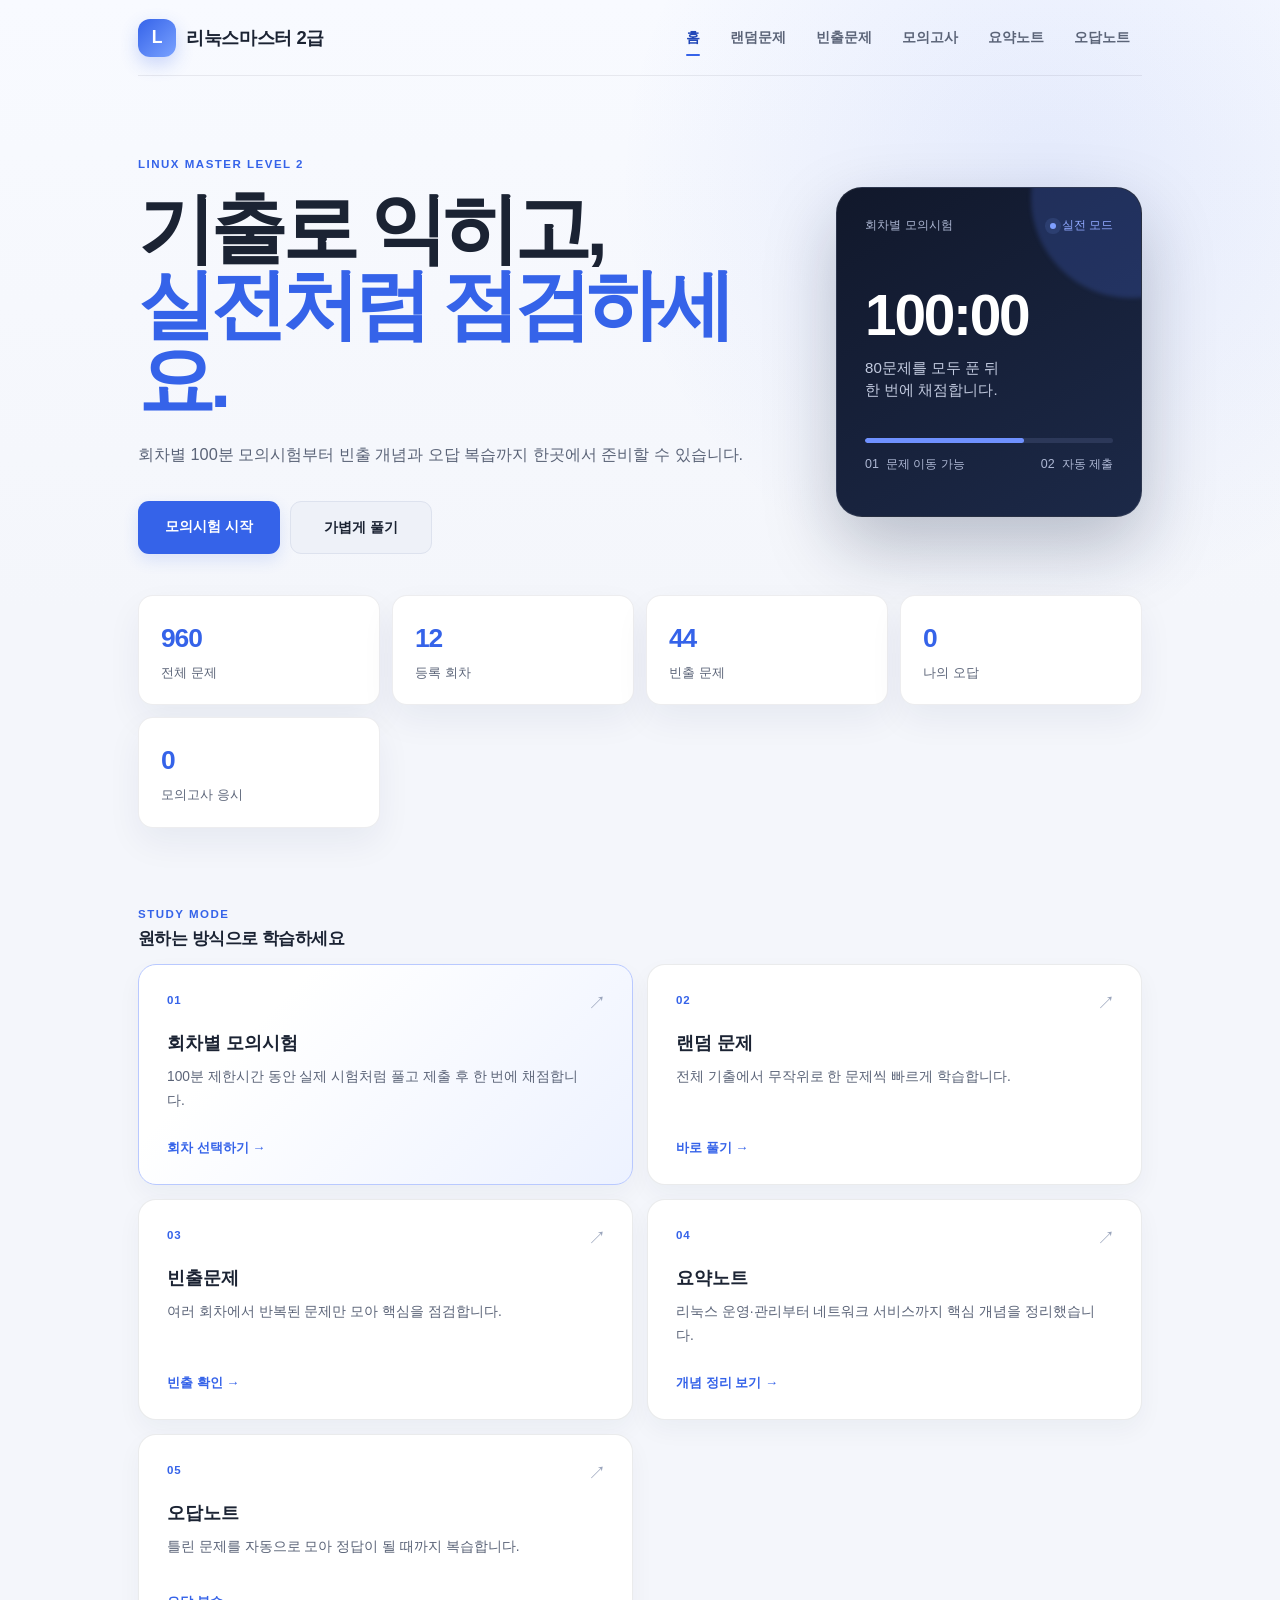
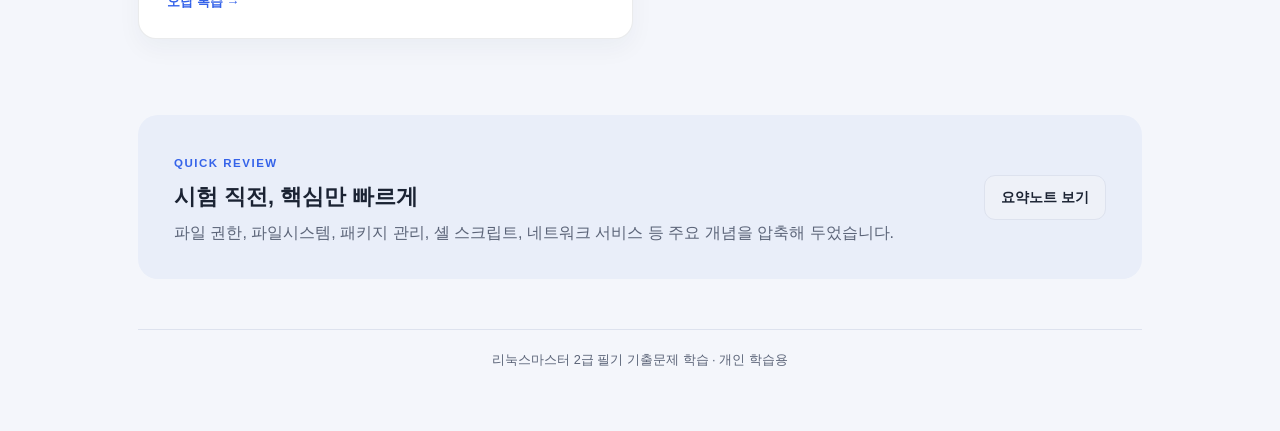
==== index.html @ a0682bb3 "cbt 추가" ====
<!doctype html>
<html lang="ko">
<head>
  <meta charset="UTF-8" />
  <meta name="viewport" content="width=device-width, initial-scale=1.0" />
  <meta name="description" content="리눅스마스터 2급 필기 기출문제 모의시험과 핵심 요약" />
  <title>리눅스마스터 2급 필기 기출문제</title>
  <link rel="stylesheet" href="css/style.css?v=20260906-1" />
</head>
<body>
  <div class="wrap">
    <header class="site-header">
      <a class="brand" href="index.html"><span class="logo">L</span><span>리눅스마스터 2급</span></a>
      <nav class="top-nav" aria-label="주요 메뉴">
        <a href="index.html" class="active">홈</a>
        <a href="quiz.html?mode=random">랜덤문제</a>
        <a href="quiz.html?mode=frequent">빈출문제</a>
        <a href="quiz.html?mode=round">모의고사</a>
        <a href="summary.html">요약노트</a>
        <a href="quiz.html?mode=wrong">오답노트</a>
      </nav>
    </header>

    <main>
      <section class="home-hero">
        <div class="hero-copy">
          <span class="eyebrow">LINUX MASTER LEVEL 2</span>
          <h1>기출로 익히고,<br /><em>실전처럼 점검하세요.</em></h1>
          <p>회차별 100분 모의시험부터 빈출 개념과 오답 복습까지 한곳에서 준비할 수 있습니다.</p>
          <div class="hero-actions">
            <a class="btn large" href="quiz.html?mode=round">모의시험 시작</a>
            <a class="btn secondary large" href="quiz.html?mode=random">가볍게 풀기</a>
          </div>
        </div>
        <div class="hero-panel" aria-label="모의시험 안내">
          <div class="panel-top"><span>회차별 모의시험</span><span class="live-dot"><i></i> 실전 모드</span></div>
          <strong>100:00</strong>
          <p>80문제를 모두 푼 뒤<br />한 번에 채점합니다.</p>
          <div class="mini-progress"><span></span></div>
          <div class="panel-meta"><span>01&nbsp;&nbsp;문제 이동 가능</span><span>02&nbsp;&nbsp;자동 제출</span></div>
        </div>
      </section>

      <div class="stat-row" id="statRow">
        <div class="stat-card"><div class="num" id="statTotal">-</div><div class="label">전체 문제</div></div>
        <div class="stat-card"><div class="num" id="statRounds">-</div><div class="label">등록 회차</div></div>
        <div class="stat-card"><div class="num" id="statFreq">-</div><div class="label">빈출 문제</div></div>
        <div class="stat-card"><div class="num" id="statWrong">-</div><div class="label">나의 오답</div></div>
        <div class="stat-card"><div class="num" id="statExam">-</div><div class="label">모의고사 응시</div></div>
      </div>

      <section class="block">
        <div class="section-heading"><div><span class="eyebrow">STUDY MODE</span><h2>원하는 방식으로 학습하세요</h2></div></div>
        <div class="menu-grid">
          <a class="menu-card featured" href="quiz.html?mode=round"><div class="card-icon">01</div><h3>회차별 모의시험</h3><p>100분 제한시간 동안 실제 시험처럼 풀고 제출 후 한 번에 채점합니다.</p><span class="card-link">회차 선택하기 →</span></a>
          <a class="menu-card" href="quiz.html?mode=random"><div class="card-icon">02</div><h3>랜덤 문제</h3><p>전체 기출에서 무작위로 한 문제씩 빠르게 학습합니다.</p><span class="card-link">바로 풀기 →</span></a>
          <a class="menu-card" href="quiz.html?mode=frequent"><div class="card-icon">03</div><h3>빈출문제</h3><p>여러 회차에서 반복된 문제만 모아 핵심을 점검합니다.</p><span class="card-link">빈출 확인 →</span></a>
          <a class="menu-card" href="summary.html"><div class="card-icon">04</div><h3>요약노트</h3><p>리눅스 운영·관리부터 네트워크 서비스까지 핵심 개념을 정리했습니다.</p><span class="card-link">개념 정리 보기 →</span></a>
          <a class="menu-card" href="quiz.html?mode=wrong"><div class="card-icon">05</div><h3>오답노트</h3><p>틀린 문제를 자동으로 모아 정답이 될 때까지 복습합니다.</p><span class="card-link">오답 복습 →</span></a>
        </div>
      </section>

      <section class="summary-banner">
        <div><span class="eyebrow">QUICK REVIEW</span><h2>시험 직전, 핵심만 빠르게</h2><p>파일 권한, 파일시스템, 패키지 관리, 셸 스크립트, 네트워크 서비스 등 주요 개념을 압축해 두었습니다.</p></div>
        <a class="btn secondary" href="summary.html">요약노트 보기</a>
      </section>
    </main>
    <footer class="site-footer">리눅스마스터 2급 필기 기출문제 학습 · 개인 학습용</footer>
  </div>
  <script src="js/data.js"></script>
  <script>
    (async () => {
      try {
        const bank = await loadQuestionBank();
        const qs = bank.questions || [];
        document.getElementById("statTotal").textContent = qs.length.toLocaleString();
        document.getElementById("statRounds").textContent = getRounds(qs).length;
        document.getElementById("statFreq").textContent = getFrequentQuestions(qs, 2).length;
      } catch (error) { console.error(error); }
      document.getElementById("statWrong").textContent = getWrongQuestions().length;
      document.getElementById("statExam").textContent = getExamAttempts().length;
    })();
  </script>
</body>
</html>
---- css/style.css ----
:root {
  --bg: #f5f7fb;
  --surface: #ffffff;
  --surface-2: #eef1f8;
  --border: #dde2ee;
  --text: #1b2333;
  --text-muted: #5b6478;
  --primary: #3563e9;
  --primary-dark: #2248b8;
  --primary-soft: #edf2ff;
  --success: #1a9e6c;
  --success-soft: #e5f7ef;
  --danger: #e0483f;
  --danger-soft: #fdecea;
  --warning: #b8860b;
  --radius: 16px;
  --shadow: 0 12px 32px rgba(25, 40, 80, 0.07);
  --max-width: 1040px;
}

@media (prefers-color-scheme: dark) {
  :root {
    --bg: #10131c;
    --surface: #181c28;
    --surface-2: #1f2432;
    --border: #2a3040;
    --text: #e8ebf2;
    --text-muted: #9aa3b8;
    --primary: #5b8dfb;
    --primary-dark: #7fa4ff;
    --primary-soft: #1c2740;
    --success: #35c48a;
    --success-soft: #123328;
    --danger: #ff6b62;
    --danger-soft: #3a1c1e;
    --warning: #e0b040;
    --shadow: 0 2px 14px rgba(0, 0, 0, 0.35);
  }
}

* { box-sizing: border-box; }

html, body {
  margin: 0;
  padding: 0;
  background: var(--bg);
  color: var(--text);
  font-family: "Pretendard", "Apple SD Gothic Neo", "Malgun Gothic", -apple-system, BlinkMacSystemFont, sans-serif;
  line-height: 1.6;
  -webkit-font-smoothing: antialiased;
}

a { color: inherit; text-decoration: none; }

.wrap {
  max-width: var(--max-width);
  margin: 0 auto;
  padding: 20px 18px 60px;
}

[hidden] { display: none !important; }

.eyebrow { color: var(--primary); font-size: .72rem; font-weight: 800; letter-spacing: .13em; }
.home-hero { display: grid; grid-template-columns: 1.45fr .75fr; gap: 40px; align-items: center; padding: 72px 0 46px; }
.hero-copy h1 { margin: 12px 0 18px; font-size: clamp(2.3rem, 5vw, 4.35rem); line-height: 1.08; letter-spacing: -.055em; }
.hero-copy h1 em { color: var(--primary); font-style: normal; }
.hero-copy p { max-width: 570px; color: var(--text-muted); font-size: 1.05rem; margin: 0; }
.hero-actions { display: flex; gap: 10px; margin-top: 28px; flex-wrap: wrap; }
.btn.large { padding: 13px 20px; }
.hero-panel { background: #18213a; color: white; border-radius: 24px; padding: 26px; box-shadow: 0 24px 50px rgba(19,31,64,.22); }
.panel-top, .panel-meta { display: flex; align-items: center; justify-content: space-between; gap: 12px; font-size: .78rem; color: #aeb8d4; }
.live-dot { color: #91a9ff; }
.hero-panel > strong { display: block; margin: 30px 0 4px; font-variant-numeric: tabular-nums; font-size: 3rem; letter-spacing: -.04em; }
.hero-panel > p { margin: 0; color: #c3cbe0; line-height: 1.5; }
.mini-progress { height: 5px; margin: 28px 0 12px; background: #2c3859; border-radius: 99px; overflow: hidden; }
.mini-progress span { display: block; width: 64%; height: 100%; background: #6f91ff; border-radius: inherit; }
.section-heading h2 { margin: 5px 0 16px; font-size: 1.5rem; letter-spacing: -.03em; }
.card-icon { color: var(--primary); font-size: .72rem; font-weight: 900; letter-spacing: .08em; }
.menu-card.featured { border-color: #b9c9ff; background: linear-gradient(145deg, var(--surface), var(--primary-soft)); }
.card-link { margin-top: auto; padding-top: 14px; color: var(--primary); font-size: .82rem; font-weight: 800; }
.summary-banner { display: flex; justify-content: space-between; align-items: center; gap: 24px; margin-top: 46px; padding: 28px 30px; background: var(--surface); border: 1px solid var(--border); border-radius: 20px; box-shadow: var(--shadow); }
.summary-banner h2 { margin: 5px 0; font-size: 1.35rem; }.summary-banner p { color: var(--text-muted); margin: 0; }

.quiz-hero { display: flex; justify-content: space-between; align-items: flex-end; gap: 20px; }
.timer-card { min-width: 138px; padding: 12px 18px; border: 1px solid var(--border); background: var(--surface); border-radius: 14px; text-align: right; box-shadow: var(--shadow); }
.timer-card span { display: block; color: var(--text-muted); font-size: .72rem; font-weight: 700; }.timer-card strong { font-size: 1.65rem; font-variant-numeric: tabular-nums; }.timer-card.urgent { border-color: var(--danger); color: var(--danger); }
.round-controls { display: flex; gap: 10px; align-items: center; padding: 18px; margin-bottom: 18px; background: var(--surface); border: 1px solid var(--border); border-radius: var(--radius); }
.round-controls label { font-weight: 800; font-size: .9rem; }.round-note { color: var(--text-muted); font-size: .8rem; margin-left: auto; }
.toolbar-label, .toolbar-score { font-size: .82rem; font-weight: 700; color: var(--text-muted); }.toolbar-score { color: var(--primary-dark); }
.exam-navigator { margin-bottom: 14px; padding: 14px 16px; background: var(--surface); border: 1px solid var(--border); border-radius: 14px; }
.exam-navigator-head { display: flex; justify-content: space-between; margin-bottom: 10px; font-size: .78rem; font-weight: 800; color: var(--text-muted); }
.question-map { display: grid; grid-template-columns: repeat(25, 1fr); gap: 4px; }
.map-item { aspect-ratio: 1; min-width: 0; border: 0; border-radius: 5px; background: var(--surface-2); color: var(--text-muted); cursor: pointer; font-size: .65rem; font-weight: 700; }.map-item.answered { background: var(--primary-soft); color: var(--primary-dark); }.map-item.current { outline: 2px solid var(--primary); outline-offset: 1px; }
.q-number { margin: 16px 0 5px; color: var(--primary); font-size: .72rem; font-weight: 900; letter-spacing: .11em; }
button.choice { width: 100%; color: inherit; text-align: left; font-family: inherit; }.action-group { display: flex; gap: 8px; flex-wrap: wrap; }.submit-btn { background: #18213a; }.submit-btn:hover { background: #283451; }
.ai-share-trigger { color: var(--primary-dark); background: var(--primary-soft); box-shadow: none; }.ai-share-trigger:hover { color: #fff; background: var(--primary); }.ai-share-menu { display: flex; justify-content: space-between; gap: 18px; align-items: center; padding: 16px; margin-top: 13px; border: 1px solid #cad7fa; border-radius: 13px; background: #f5f8ff; }.ai-share-menu > div:first-child { display: flex; flex-direction: column; }.ai-share-menu strong { font-size: .88rem; }.ai-share-menu span,.ai-share-menu p { color: var(--text-muted); font-size: .72rem; }.ai-share-links { display: flex; gap: 7px; }.ai-link { display: flex; min-width: 110px; flex-direction: column; padding: 10px 13px; border: 1px solid var(--border); border-radius: 10px; background: var(--surface); transition: transform .15s ease, border-color .15s ease; }.ai-link:hover { transform: translateY(-2px); border-color: var(--primary); }.ai-link b { font-size: .82rem; }.ai-link small { color: var(--text-muted); font-size: .66rem; }.ai-link.chatgpt b { color: #087f6d; }.ai-link.gemini b { color: #4c66d6; }.ai-link.claude b { color: #c96442; }.ai-share-menu p { flex-basis: 100%; margin: 0; }.ai-share-menu:has(p:not(:empty)) { flex-wrap: wrap; }
.round-history { display: flex; align-items: center; gap: 12px; flex-wrap: wrap; padding: 12px 16px; margin: -8px 0 18px; background: var(--surface); border: 1px solid var(--border); border-radius: 12px; }.round-history-label { color: var(--text-muted); font-size: .76rem; font-weight: 800; }.round-history-list { display: flex; gap: 8px; flex-wrap: wrap; }.round-history-item { display: flex; flex-direction: column; align-items: center; padding: 6px 13px; border-radius: 10px; background: var(--surface-2); font-weight: 800; font-size: .85rem; }.round-history-item small { color: var(--text-muted); font-weight: 600; font-size: .64rem; }
.review-ai { margin-top: 14px; }.review-ai .ai-share-menu { margin-top: 10px; }
.original-image { margin: -8px 0 18px; }.original-image summary { display: inline-flex; padding: 6px 10px; border-radius: 8px; color: var(--text-muted); background: var(--surface-2); cursor: pointer; font-size: .72rem; font-weight: 700; }.original-image .q-image { margin-top: 9px; margin-bottom: 0; }
.result-card h2 { margin: 8px 0 0; }.result-card .score small { font-size: 1rem; color: var(--text-muted); }.result-rate { color: var(--text-muted); }.result-actions { display: flex; justify-content: center; gap: 10px; margin-top: 24px; }
.review-list { margin-top: 34px; }.review-heading { display: flex; justify-content: space-between; align-items: end; gap: 16px; margin-bottom: 15px; }.review-heading h2 { margin: 4px 0 0; font-size: 1.35rem; }.review-filters { display: flex; gap: 6px; flex-wrap: wrap; }.review-filters button { padding: 7px 12px; border: 1px solid var(--border); border-radius: 999px; color: var(--text-muted); background: var(--surface); cursor: pointer; font: inherit; font-size: .76rem; font-weight: 700; }.review-filters button.active { border-color: var(--primary); color: #fff; background: var(--primary); }.review-item { background: var(--surface); border: 1px solid var(--border); border-radius: 14px; margin-bottom: 10px; overflow: hidden; }.review-item summary { display: grid; grid-template-columns: 58px 56px 1fr; gap: 10px; align-items: center; padding: 15px 18px; cursor: pointer; }.review-item summary::marker { color: var(--text-muted); }.review-item summary .review-number { color: var(--text); font-weight: 800; }.review-item summary strong { font-size: .8rem; }.review-item.correct summary strong { color: var(--success); }.review-item.wrong summary strong,.review-item.unanswered summary strong { color: var(--danger); }.review-item summary small { color: var(--text-muted); }.review-body { padding: 2px 20px 20px; border-top: 1px solid var(--border); }.review-question { padding: 20px 0 16px; font-size: 1rem; font-weight: 700; white-space: pre-wrap; }.review-image { max-width: 680px; margin: 0 0 16px; }.review-choices { display: grid; gap: 7px; margin: 0; padding: 0; list-style: none; }.review-choice { display: flex; align-items: flex-start; gap: 9px; padding: 10px 12px; border: 1px solid var(--border); border-radius: 10px; }.review-choice > span { display: grid; place-items: center; width: 23px; height: 23px; flex: 0 0 auto; border-radius: 50%; background: var(--surface-2); font-size: .72rem; font-weight: 800; }.review-choice p { flex: 1; margin: 0; padding: 0; font-size: .87rem; }.review-choice b,.review-choice em { flex: 0 0 auto; padding: 2px 7px; border-radius: 99px; font-size: .66rem; font-style: normal; }.review-choice.answer { border-color: var(--success); background: var(--success-soft); }.review-choice.answer b { color: var(--success); }.review-choice.picked-wrong { border-color: var(--danger); background: var(--danger-soft); }.review-choice em { color: var(--primary-dark); background: var(--primary-soft); }.review-explanation { margin-top: 13px; padding: 15px 16px; border-radius: 10px; background: var(--surface-2); }.review-explanation > b { color: var(--primary-dark); font-size: .78rem; }.review-explanation p { margin: 5px 0 0; padding: 0; color: var(--text-muted); font-size: .87rem; white-space: pre-wrap; }.q-image-text { overflow-x: auto; margin: 0 0 18px; padding: 16px 18px; border: 1px solid var(--border); border-radius: 11px; color: var(--text); background: #f4f6fa; font: 500 .85rem/1.65 "Consolas", "D2Coding", monospace; white-space: pre-wrap; }.empty-icon { width: 42px; height: 42px; margin: 0 auto; display: grid; place-items: center; border-radius: 50%; background: var(--primary-soft); color: var(--primary); font-weight: 900; }

header.site-header {
  display: flex;
  align-items: center;
  justify-content: space-between;
  padding: 16px 0 8px;
  gap: 12px;
  flex-wrap: wrap;
}

.brand {
  display: flex;
  align-items: center;
  gap: 10px;
  font-weight: 800;
  font-size: 1.15rem;
  letter-spacing: -0.02em;
}

.brand .logo {
  width: 34px;
  height: 34px;
  border-radius: 9px;
  background: linear-gradient(135deg, var(--primary), #7aa2ff);
  display: flex;
  align-items: center;
  justify-content: center;
  color: white;
  font-size: 1.1rem;
}

nav.top-nav {
  display: flex;
  gap: 6px;
  flex-wrap: wrap;
}

nav.top-nav a {
  padding: 8px 12px;
  border-radius: 999px;
  font-size: 0.88rem;
  font-weight: 600;
  color: var(--text-muted);
}

nav.top-nav a.active,
nav.top-nav a:hover {
  background: var(--primary-soft);
  color: var(--primary-dark);
}

.hero {
  margin: 18px 0 26px;
}

.hero h1 {
  font-size: 1.6rem;
  margin: 0 0 6px;
  letter-spacing: -0.02em;
}

.hero p {
  color: var(--text-muted);
  margin: 0;
  font-size: 0.95rem;
}

.stat-row {
  display: grid;
  grid-template-columns: repeat(auto-fit, minmax(120px, 1fr));
  gap: 10px;
  margin: 18px 0 24px;
}

.stat-card {
  background: var(--surface);
  border: 1px solid var(--border);
  border-radius: var(--radius);
  padding: 14px 16px;
  box-shadow: var(--shadow);
}

.stat-card .num {
  font-size: 1.4rem;
  font-weight: 800;
  color: var(--primary);
}

.stat-card .label {
  font-size: 0.8rem;
  color: var(--text-muted);
  margin-top: 2px;
}

.menu-grid {
  display: grid;
  grid-template-columns: repeat(auto-fit, minmax(230px, 1fr));
  gap: 14px;
}

.menu-card {
  background: var(--surface);
  border: 1px solid var(--border);
  border-radius: var(--radius);
  padding: 20px;
  box-shadow: var(--shadow);
  display: flex;
  flex-direction: column;
  gap: 8px;
  transition: transform 0.15s ease, box-shadow 0.15s ease;
  cursor: pointer;
}

.menu-card:hover {
  transform: translateY(-2px);
  box-shadow: 0 8px 22px rgba(20, 30, 60, 0.12);
}

.menu-card .icon {
  font-size: 1.6rem;
}

.menu-card h3 {
  margin: 0;
  font-size: 1.05rem;
}

.menu-card p {
  margin: 0;
  font-size: 0.86rem;
  color: var(--text-muted);
}

.menu-card .tag {
  align-self: flex-start;
  font-size: 0.72rem;
  font-weight: 700;
  color: var(--primary-dark);
  background: var(--primary-soft);
  padding: 3px 9px;
  border-radius: 999px;
}

section.block {
  margin: 30px 0;
}

section.block h2 {
  font-size: 1.05rem;
  margin: 0 0 12px;
  display: flex;
  align-items: center;
  gap: 8px;
}

/* Quiz page */

.quiz-toolbar {
  display: flex;
  align-items: center;
  justify-content: space-between;
  gap: 10px;
  margin-bottom: 14px;
  flex-wrap: wrap;
}

.progress-bar {
  flex: 1;
  height: 8px;
  background: var(--surface-2);
  border-radius: 999px;
  overflow: hidden;
  min-width: 120px;
}

.progress-bar > div {
  height: 100%;
  background: linear-gradient(90deg, var(--primary), #7aa2ff);
  width: 0%;
  transition: width 0.25s ease;
}

.round-select,
.select-control {
  padding: 8px 10px;
  border-radius: 10px;
  border: 1px solid var(--border);
  background: var(--surface);
  color: var(--text);
  font-size: 0.85rem;
}

.btn {
  border: none;
  cursor: pointer;
  padding: 10px 16px;
  border-radius: 10px;
  font-weight: 700;
  font-size: 0.88rem;
  background: var(--primary);
  color: white;
  transition: background 0.15s ease;
}

.btn:hover { background: var(--primary-dark); }

.btn.secondary {
  background: var(--surface-2);
  color: var(--text);
  border: 1px solid var(--border);
}

.btn.ghost {
  background: transparent;
  color: var(--primary-dark);
  border: 1px solid var(--primary-soft);
}

.btn:disabled {
  opacity: 0.5;
  cursor: not-allowed;
}

.q-card {
  background: var(--surface);
  border: 1px solid var(--border);
  border-radius: var(--radius);
  padding: 22px;
  box-shadow: var(--shadow);
}

.q-meta {
  display: flex;
  gap: 8px;
  flex-wrap: wrap;
  margin-bottom: 10px;
}

.pill {
  font-size: 0.72rem;
  font-weight: 700;
  padding: 3px 10px;
  border-radius: 999px;
  background: var(--surface-2);
  color: var(--text-muted);
}

.pill.freq {
  background: #fff2d9;
  color: #a86b00;
}

@media (prefers-color-scheme: dark) {
  .pill.freq { background: #3a2f14; color: #e0b040; }
}

.q-text {
  font-size: 1.08rem;
  font-weight: 600;
  margin: 6px 0 18px;
  white-space: pre-wrap;
}

.q-image {
  margin: 0 0 18px;
  text-align: center;
  background: var(--surface-2);
  border: 1px solid var(--border);
  border-radius: 12px;
  padding: 14px;
}

.q-image img {
  max-width: 100%;
  height: auto;
  border-radius: 6px;
  background: #fff;
}

.choices {
  display: flex;
  flex-direction: column;
  gap: 10px;
}

.choice {
  display: flex;
  align-items: center;
  gap: 10px;
  padding: 12px 14px;
  border: 1px solid var(--border);
  border-radius: 12px;
  cursor: pointer;
  background: var(--surface);
  font-size: 0.95rem;
}

.choice:hover { border-color: var(--primary); }

.choice .num {
  width: 24px;
  height: 24px;
  flex: 0 0 auto;
  border-radius: 50%;
  background: var(--surface-2);
  display: flex;
  align-items: center;
  justify-content: center;
  font-size: 0.78rem;
  font-weight: 700;
  color: var(--text-muted);
}

.choice.selected { border-color: var(--primary); background: var(--primary-soft); }
.choice.correct { border-color: var(--success); background: var(--success-soft); }
.choice.correct .num { background: var(--success); color: white; }
.choice.wrong { border-color: var(--danger); background: var(--danger-soft); }
.choice.wrong .num { background: var(--danger); color: white; }
.choice.disabled { cursor: default; }

.explain-box {
  margin-top: 18px;
  padding: 16px;
  border-radius: 12px;
  background: var(--surface-2);
  border-left: 4px solid var(--primary);
  font-size: 0.9rem;
  display: none;
}

.explain-box.show { display: block; }

.explain-box .head {
  font-weight: 800;
  margin-bottom: 6px;
  display: flex;
  align-items: center;
  gap: 6px;
}

.explain-box .head.ok { color: var(--success); }
.explain-box .head.no { color: var(--danger); }

.quiz-actions {
  display: flex;
  justify-content: space-between;
  gap: 10px;
  margin-top: 18px;
  flex-wrap: wrap;
}

.result-card {
  text-align: center;
  padding: 40px 24px;
  background: var(--surface);
  border-radius: var(--radius);
  border: 1px solid var(--border);
  box-shadow: var(--shadow);
}

.result-card .score {
  font-size: 2.4rem;
  font-weight: 800;
  color: var(--primary);
  margin: 8px 0;
}

.empty-state {
  text-align: center;
  padding: 60px 20px;
  color: var(--text-muted);
}

.empty-state .big {
  font-size: 2.2rem;
  margin-bottom: 8px;
}

/* Summary page */

.toc {
  display: flex;
  flex-wrap: wrap;
  gap: 8px;
  margin-bottom: 20px;
}

.toc a {
  font-size: 0.82rem;
  font-weight: 600;
  padding: 6px 12px;
  border-radius: 999px;
  background: var(--surface-2);
  color: var(--text-muted);
  border: 1px solid var(--border);
}

.toc a:hover { color: var(--primary-dark); border-color: var(--primary); }

.summary-section {
  background: var(--surface);
  border: 1px solid var(--border);
  border-radius: var(--radius);
  padding: 22px 24px;
  margin-bottom: 18px;
  box-shadow: var(--shadow);
  scroll-margin-top: 16px;
}

.summary-section h2 {
  margin-top: 0;
  font-size: 1.15rem;
  color: var(--primary-dark);
}

.summary-section h3 {
  font-size: 0.98rem;
  margin: 18px 0 6px;
}

.summary-section table {
  width: 100%;
  border-collapse: collapse;
  font-size: 0.86rem;
  margin: 10px 0;
}

.summary-section th, .summary-section td {
  border: 1px solid var(--border);
  padding: 7px 10px;
  text-align: left;
}

.summary-section th {
  background: var(--surface-2);
}

.summary-section code {
  background: var(--surface-2);
  padding: 2px 6px;
  border-radius: 6px;
  font-size: 0.85em;
}

.summary-section ul { padding-left: 20px; }
.summary-section li { margin-bottom: 4px; }

.tip {
  border-left: 4px solid var(--warning);
  background: var(--surface-2);
  padding: 10px 14px;
  border-radius: 8px;
  font-size: 0.86rem;
  margin: 10px 0;
}

footer.site-footer {
  margin-top: 50px;
  padding-top: 20px;
  border-top: 1px solid var(--border);
  color: var(--text-muted);
  font-size: 0.8rem;
  text-align: center;
}

@media (max-width: 520px) {
  .hero h1 { font-size: 1.35rem; }
  .q-card { padding: 16px; }
  .home-hero { grid-template-columns: 1fr; padding-top: 44px; }.hero-panel { display: none; }
  .summary-banner, .quiz-hero { align-items: stretch; flex-direction: column; }.timer-card { text-align: left; }
  .round-controls { align-items: stretch; flex-direction: column; }.round-note { margin-left: 0; }
  .question-map { grid-template-columns: repeat(10, 1fr); }.map-item { font-size: .6rem; }
  .review-heading { align-items: flex-start; flex-direction: column; }.review-item summary { grid-template-columns: 48px 48px 1fr; padding: 13px; }.review-body { padding: 0 13px 15px; }.review-choice b,.review-choice em { display: none; }
  .ai-share-menu { align-items: stretch; flex-direction: column; }.ai-share-links { display: grid; grid-template-columns: 1fr 1fr 1fr; }.ai-link { min-width: 0; }
  .round-history { flex-direction: column; align-items: stretch; }
}

@media (min-width: 521px) and (max-width: 840px) { .question-map { grid-template-columns: repeat(10, 1fr); } }

/* Home — crisp editorial dashboard */
body {
  min-height: 100vh;
  background:
    radial-gradient(circle at 82% 9%, rgba(53, 99, 233, .10), transparent 27rem),
    linear-gradient(180deg, #f8faff 0, #f4f6fb 38rem);
}

.wrap { padding-top: 0; }

header.site-header {
  min-height: 76px;
  padding: 0;
  border-bottom: 1px solid rgba(27, 35, 51, .08);
}

.brand .logo {
  width: 38px;
  height: 38px;
  border-radius: 12px;
  box-shadow: 0 7px 18px rgba(53, 99, 233, .24);
}

nav.top-nav a { position: relative; background: transparent !important; }
nav.top-nav a.active::after {
  content: "";
  position: absolute;
  left: 12px;
  right: 12px;
  bottom: 1px;
  height: 2px;
  border-radius: 99px;
  background: var(--primary);
}

.home-hero {
  min-height: 510px;
  grid-template-columns: minmax(0, 1.45fr) minmax(290px, .72fr);
  gap: clamp(36px, 7vw, 82px);
  padding: 74px 0 66px;
}

.hero-copy h1 {
  max-width: 680px;
  margin: 14px 0 22px;
  font-size: clamp(3rem, 6vw, 5.15rem);
  line-height: .99;
  letter-spacing: -.065em;
}

.hero-copy p { max-width: 620px; font-size: 1.02rem; line-height: 1.8; }
.hero-actions { margin-top: 32px; }
.btn { border-radius: 11px; box-shadow: 0 6px 16px rgba(53, 99, 233, .14); }
.btn.secondary { box-shadow: none; }
.btn.large { min-width: 142px; padding: 14px 20px; text-align: center; }

.hero-panel {
  position: relative;
  overflow: hidden;
  min-height: 330px;
  padding: 28px;
  border: 1px solid rgba(255, 255, 255, .09);
  border-radius: 26px;
  background: linear-gradient(150deg, #11182b 0%, #1c2948 100%);
  box-shadow: 0 30px 70px rgba(16, 27, 55, .25);
}

.hero-panel::before {
  content: "";
  position: absolute;
  width: 200px;
  height: 200px;
  right: -90px;
  top: -90px;
  border-radius: 50%;
  background: rgba(84, 125, 255, .2);
  filter: blur(2px);
}

.panel-top, .panel-meta { position: relative; z-index: 1; }
.live-dot { display: flex; align-items: center; gap: 6px; }
.live-dot i { width: 6px; height: 6px; border-radius: 50%; background: #7fa0ff; box-shadow: 0 0 0 5px rgba(127, 160, 255, .12); }
.hero-panel > strong { position: relative; z-index: 1; margin-top: 52px; font-size: 3.55rem; line-height: 1; }
.hero-panel > p { position: relative; z-index: 1; margin-top: 12px; font-size: .94rem; }
.mini-progress { position: relative; z-index: 1; margin-top: 36px; }

.stat-row {
  position: relative;
  z-index: 2;
  grid-template-columns: repeat(4, 1fr);
  gap: 12px;
  margin: -25px 0 72px;
}

.stat-card {
  padding: 21px 22px;
  border-color: rgba(27, 35, 51, .08);
  border-radius: 15px;
  box-shadow: 0 15px 35px rgba(25, 40, 80, .06);
}

.stat-card .num { font-size: 1.65rem; letter-spacing: -.04em; }
.stat-card .label { margin-top: 4px; }
section.block { margin: 0 0 76px; }
.section-heading h2 { margin: 6px 0 22px; font-size: 1.7rem; }
.menu-grid { grid-template-columns: repeat(2, 1fr); gap: 14px; }

.menu-card {
  position: relative;
  min-height: 205px;
  padding: 26px 28px;
  border-color: rgba(27, 35, 51, .09);
  border-radius: 18px;
  box-shadow: 0 10px 25px rgba(25, 40, 80, .045);
}

.menu-card::after {
  content: "↗";
  position: absolute;
  top: 24px;
  right: 26px;
  color: #9aa5bc;
  font-size: 1.1rem;
  transition: transform .18s ease, color .18s ease;
}

.menu-card:hover { transform: translateY(-4px); border-color: #b7c6ef; box-shadow: 0 20px 38px rgba(25, 40, 80, .10); }
.menu-card:hover::after { color: var(--primary); transform: translate(2px, -2px); }
.menu-card h3 { margin-top: 10px; font-size: 1.15rem; }
.menu-card p { max-width: 420px; line-height: 1.75; }
.menu-card.featured { background: linear-gradient(135deg, #fff 25%, #edf2ff); }
.card-link { padding-top: 16px; }

.summary-banner {
  margin-top: 0;
  padding: 34px 36px;
  border: 0;
  background: #e9eef9;
  box-shadow: none;
}

@media (max-width: 760px) {
  .home-hero { min-height: auto; grid-template-columns: 1fr; padding: 58px 0 70px; }
  .hero-copy h1 { font-size: clamp(2.7rem, 13vw, 4rem); }
  .hero-panel { display: none; }
  .stat-row { grid-template-columns: repeat(2, 1fr); margin-top: -30px; margin-bottom: 58px; }
  .menu-grid { grid-template-columns: 1fr; }
}

@media (prefers-color-scheme: dark) {
  body { background: var(--bg); }
  .q-image-text { background: #121722; }
  .ai-share-menu { background: var(--primary-soft); border-color: var(--border); }
}

/* Summary study guide */
.summary-wrap { --max-width: 1100px; }
.summary-hero { display: grid; grid-template-columns: 1fr 210px; gap: 46px; align-items: center; padding: 72px 0 42px; }
.summary-hero h1 { margin: 12px 0 18px; font-size: clamp(2.5rem, 5vw, 4.2rem); line-height: 1.06; letter-spacing: -.055em; }
.summary-hero h1 em { color: var(--primary); font-style: normal; }.summary-hero p { color: var(--text-muted); margin: 0; }
.summary-score-card { padding: 25px; border-radius: 22px; color: #fff; background: #17213a; box-shadow: 0 24px 50px rgba(19,31,64,.2); }
.summary-score-card > span, .summary-score-card p { color: #aeb9d4; font-size: .76rem; }.summary-score-card strong { display: block; margin: 12px 0; font-size: 3.6rem; line-height: 1; }.summary-score-card strong small { color: #7899ff; }.summary-score-card p { margin: 0; line-height: 1.55; }
.summary-notice { display: flex; gap: 18px; align-items: center; padding: 16px 20px; margin-bottom: 18px; border: 1px solid #cfdbfc; border-radius: 13px; background: #eef3ff; font-size: .86rem; }.summary-notice strong { color: var(--primary-dark); flex: 0 0 auto; }.summary-notice span { color: var(--text-muted); }
.summary-toc { position: sticky; z-index: 10; top: 10px; padding: 10px; margin-bottom: 26px; border: 1px solid var(--border); border-radius: 14px; background: rgba(255,255,255,.9); box-shadow: 0 12px 30px rgba(25,40,80,.08); backdrop-filter: blur(14px); }
.summary-toc a { background: transparent; border-color: transparent; }.summary-toc a:hover { background: var(--primary-soft); }
.summary-section { padding: 34px 38px; margin-bottom: 20px; border-radius: 20px; }.summary-section.high-yield { border-top: 4px solid var(--primary); }
.section-kicker { margin-bottom: 5px; color: var(--primary); font-size: .7rem; font-weight: 900; letter-spacing: .13em; }.summary-section h2 { margin-bottom: 12px; font-size: 1.65rem; letter-spacing: -.03em; }.summary-section h3 { margin-top: 30px; font-size: 1.06rem; }.summary-section h4 { margin: 0 0 8px; }.summary-section .lead { margin-top: 0; color: var(--text-muted); }
.memory-box { display: flex; justify-content: space-between; gap: 16px; align-items: center; padding: 18px 20px; margin: 20px 0; border-radius: 13px; color: #fff; background: #17213a; }.memory-box b { font-size: 1.05rem; }.memory-box span { color: #b9c4df; font-size: .82rem; text-align: right; }.memory-box code { color: white; background: #2b3857; }
.summary-section table { border-collapse: separate; border-spacing: 0; overflow: hidden; border: 1px solid var(--border); border-radius: 12px; }.summary-section th, .summary-section td { border: 0; border-bottom: 1px solid var(--border); vertical-align: top; }.summary-section tr:last-child td { border-bottom: 0; }.summary-section th { color: var(--text-muted); font-size: .76rem; text-transform: none; }.table-scroll { width: 100%; max-width: 100%; overflow-x: auto; overflow-y: hidden; overscroll-behavior-inline: contain; -webkit-overflow-scrolling: touch; touch-action: pan-x pan-y; }.table-scroll table { min-width: 700px; }
.exam-trap { margin: 18px 0; padding: 15px 17px; border-left: 4px solid #ef9f37; border-radius: 9px; background: #fff7ea; font-size: .86rem; }.exam-trap b { display: block; color: #9a5b0e; }
.plain-box { margin: 14px 0 20px; padding: 15px 17px; border-left: 4px solid var(--primary); border-radius: 9px; background: var(--primary-soft); font-size: .87rem; line-height: 1.6; }.plain-box b { color: var(--primary-dark); }.plain-box b.pb-label { display: block; margin-bottom: 3px; font-size: .78rem; letter-spacing: .01em; }
.fnref { font-size: .68em; font-weight: 700; vertical-align: super; line-height: 0; color: var(--primary); text-decoration: none; cursor: help; }.fnref:hover { text-decoration: underline; }
.footnote-popover { position: fixed; z-index: 1000; width: min(360px, calc(100vw - 24px)); padding: 14px 16px; border: 1px solid #cbd6f3; border-radius: 12px; color: var(--text); background: var(--surface); box-shadow: 0 14px 38px rgba(20,32,64,.2); font-size: .84rem; line-height: 1.65; opacity: 0; visibility: hidden; transform: translateY(4px); transition: opacity .14s ease, transform .14s ease, visibility .14s; pointer-events: none; }
.footnote-popover.is-open { opacity: 1; visibility: visible; transform: translateY(0); pointer-events: auto; }
.footnote-popover::before { content: ""; position: absolute; top: -6px; left: var(--arrow-left, 24px); width: 10px; height: 10px; border-top: 1px solid #cbd6f3; border-left: 1px solid #cbd6f3; background: var(--surface); transform: rotate(45deg); }
.footnote-popover.is-above::before { top: auto; bottom: -6px; border: 0; border-right: 1px solid #cbd6f3; border-bottom: 1px solid #cbd6f3; }
.footnotes { padding: 30px 38px 34px; margin-bottom: 20px; border-radius: 20px; background: var(--surface); }.footnotes h2 { margin-bottom: 4px; font-size: 1.2rem; }.footnotes .lead { margin-top: 0; }.footnotes ol { margin: 16px 0 0; padding-left: 22px; font-size: .84rem; color: var(--text-muted); }.footnotes li { margin-bottom: 9px; scroll-margin-top: 90px; }.footnotes li:target { color: var(--text); }.footnotes li:target::marker { color: var(--primary); font-weight: 800; }.fnback { margin-left: 3px; color: var(--primary); text-decoration: none; }.fnback:hover { text-decoration: underline; }
.compare-grid { display: grid; grid-template-columns: repeat(4,1fr); gap: 8px; }.compare-grid > div { display: flex; flex-direction: column; padding: 15px; border-radius: 11px; background: var(--surface-2); }.compare-grid b { color: var(--primary-dark); }.compare-grid span,.compare-grid small { color: var(--text-muted); font-size: .76rem; }
.key-list { padding-left: 0 !important; list-style: none; }.key-list li { position: relative; padding: 9px 0 9px 20px; border-bottom: 1px solid var(--border); }.key-list li::before { content: ""; position: absolute; top: 18px; left: 3px; width: 6px; height: 6px; border-radius: 50%; background: var(--primary); }.key-list li:last-child { border-bottom: 0; }
.formula-grid { display: grid; grid-template-columns: repeat(3,1fr); gap: 10px; margin: 20px 0; }.formula-grid > div { padding: 18px; border-radius: 12px; background: var(--primary-soft); }.formula-grid span { display: block; color: var(--text-muted); font-size: .76rem; }.formula-grid b { color: var(--primary-dark); font-size: 1.35rem; }
.two-col,.three-col { display: grid; grid-template-columns: repeat(2,1fr); gap: 10px; }.three-col { grid-template-columns: repeat(3,1fr); }.note-card { padding: 18px 20px; border: 1px solid var(--border); border-radius: 12px; background: var(--surface-2); }.note-card p,.note-card ul { margin: 0; font-size: .86rem; }.note-card ul { padding-left: 18px; }
.worked-example { padding: 20px; margin: 18px 0; border: 1px solid #cdd8f7; border-radius: 13px; background: #f7f9ff; }.worked-example p { margin: 8px 0 0; }.worked-example mark { padding: 1px 4px; color: var(--primary-dark); background: #dce6ff; border-radius: 4px; }
.study-visual { margin: 22px 0 26px; overflow: hidden; border: 1px solid var(--border); border-radius: 14px; background: var(--surface-2); box-shadow: 0 10px 24px rgba(25,40,80,.08); }.study-visual img { display: block; width: 100%; height: auto; background: #eef3fa; }.study-visual figcaption { display: flex; gap: 8px; padding: 13px 16px 15px; flex-direction: column; border-top: 1px solid var(--border); }.study-visual figcaption b { color: var(--primary-dark); font-size: .88rem; }.study-visual figcaption span { color: var(--text-muted); font-size: .78rem; line-height: 1.55; }
.port-grid { display: grid; grid-template-columns: repeat(5,1fr); gap: 7px; }.port-grid > div,.standard-grid > div { padding: 13px; border: 1px solid var(--border); border-radius: 10px; }.port-grid b,.standard-grid b { display: block; color: var(--primary); }.port-grid span,.standard-grid span { color: var(--text-muted); font-size: .72rem; }
.standard-grid { display: grid; grid-template-columns: repeat(3,1fr); gap: 8px; }.command-list { display: grid; grid-template-columns: repeat(2,1fr); overflow: hidden; border: 1px solid var(--border); border-radius: 12px; }.command-list > div { display: flex; flex-direction: column; padding: 13px 15px; border-right: 1px solid var(--border); border-bottom: 1px solid var(--border); }.command-list code { align-self: flex-start; color: var(--primary-dark); font-weight: 700; }.command-list span { margin-top: 3px; color: var(--text-muted); font-size: .78rem; }
.last-grid { display: grid; grid-template-columns: repeat(4,1fr); gap: 9px; }.last-grid > div { padding: 17px; border-radius: 12px; background: var(--surface-2); }.last-grid b { color: var(--primary); }.last-grid p { margin: 8px 0 0; color: var(--text-muted); font-size: .82rem; }.final-cta { display: flex; justify-content: space-between; align-items: center; gap: 18px; padding: 20px; margin-top: 22px; border-radius: 13px; color: #fff; background: #17213a; }.final-cta div { display: flex; flex-direction: column; }.final-cta span { color: #b8c2dc; font-size: .78rem; }

@media (max-width: 760px) {
  .summary-hero { grid-template-columns: 1fr; padding: 50px 0 30px; }.summary-score-card { display: none; }.summary-notice { align-items: flex-start; flex-direction: column; gap: 4px; }.summary-toc { position: static; }.summary-section { min-width: 0; padding: 25px 19px; }.compare-grid,.last-grid { grid-template-columns: repeat(2,1fr); }.formula-grid,.three-col { grid-template-columns: 1fr; }.two-col { grid-template-columns: 1fr; }.port-grid { grid-template-columns: repeat(3,1fr); }.standard-grid { grid-template-columns: repeat(2,1fr); }.command-list { grid-template-columns: 1fr; }.memory-box,.final-cta { align-items: flex-start; flex-direction: column; }.memory-box span { text-align: left; }.fnref { cursor: pointer; }
  .table-scroll { margin: 10px 0; }
  .table-scroll table { width: max-content; min-width: max(100%, 700px); margin: 0; }
  .summary-section th,
  .summary-section td { min-width: 7rem; }
}

@media (prefers-color-scheme: dark) {
  .menu-card.featured,
  .summary-banner { background: var(--surface); }
  .study-visual { box-shadow: none; }
  .summary-toc { background: rgba(24,28,40,.9); }.summary-notice,.worked-example { background: var(--primary-soft); border-color: var(--border); }.exam-trap { background: #352a18; }.plain-box { background: rgba(90,124,255,.12); }.footnote-popover { border-color: var(--border); }.footnote-popover::before { border-color: var(--border); }
}
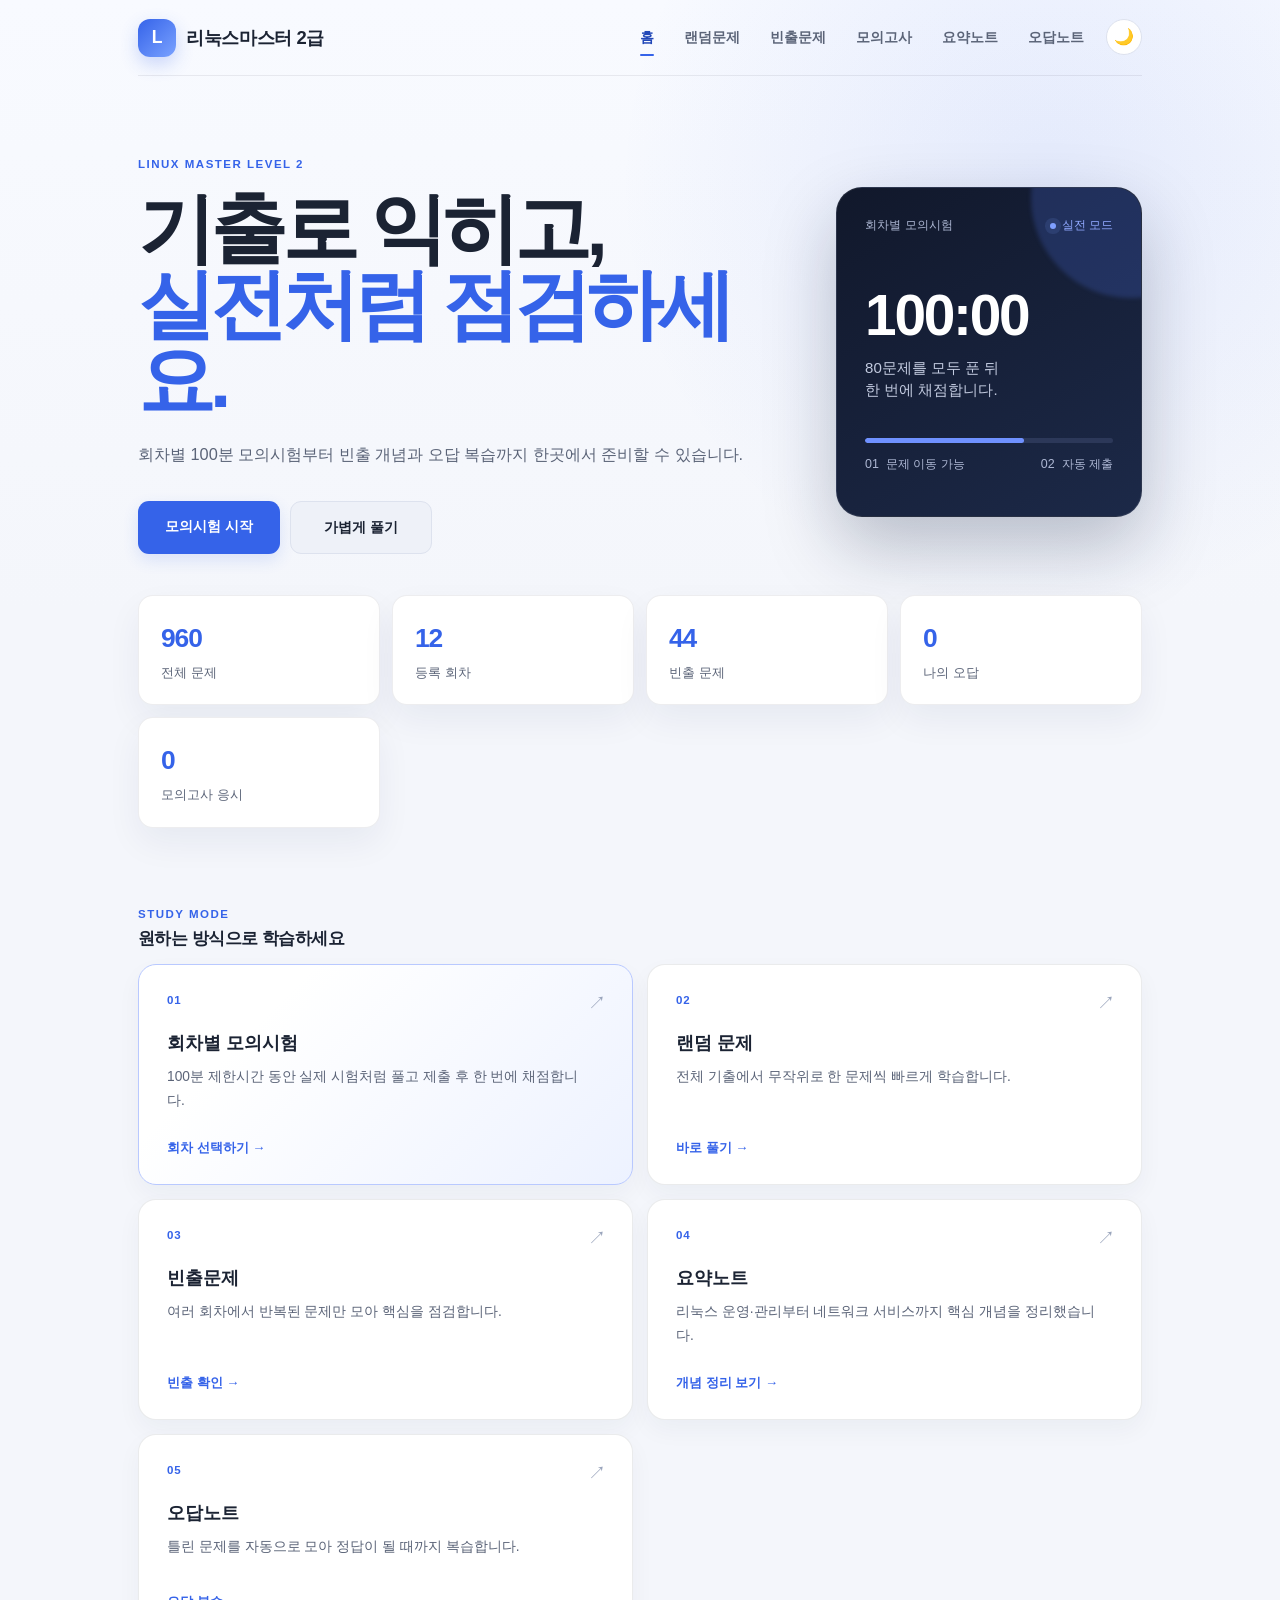
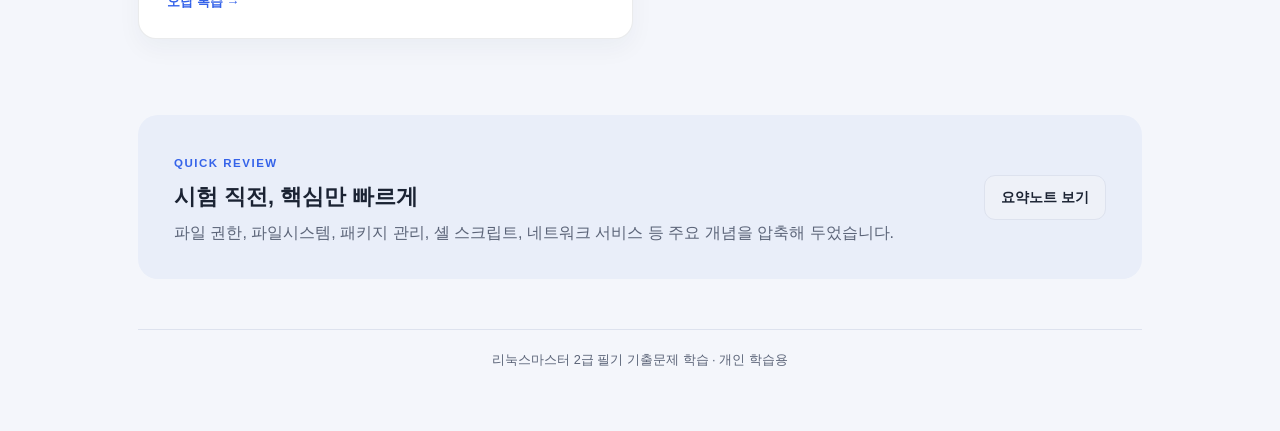
==== commit 791be109: "feat: implement theme toggle functionality and update styles for dark/light mode" ====
--- a/index.html
+++ b/index.html
@@ -5,20 +5,24 @@
   <meta name="viewport" content="width=device-width, initial-scale=1.0" />
   <meta name="description" content="리눅스마스터 2급 필기 기출문제 모의시험과 핵심 요약" />
   <title>리눅스마스터 2급 필기 기출문제</title>
-  <link rel="stylesheet" href="css/style.css?v=20260906-1" />
+  <link rel="stylesheet" href="css/style.css?v=20260906-2" />
+  <script>(function(){try{var t=localStorage.getItem("theme");if(t==="light"||t==="dark")document.documentElement.setAttribute("data-theme",t);}catch(e){}})();</script>
 </head>
 <body>
   <div class="wrap">
     <header class="site-header">
       <a class="brand" href="index.html"><span class="logo">L</span><span>리눅스마스터 2급</span></a>
-      <nav class="top-nav" aria-label="주요 메뉴">
-        <a href="index.html" class="active">홈</a>
-        <a href="quiz.html?mode=random">랜덤문제</a>
-        <a href="quiz.html?mode=frequent">빈출문제</a>
-        <a href="quiz.html?mode=round">모의고사</a>
-        <a href="summary.html">요약노트</a>
-        <a href="quiz.html?mode=wrong">오답노트</a>
-      </nav>
+      <div class="header-actions">
+        <nav class="top-nav" aria-label="주요 메뉴">
+          <a href="index.html" class="active">홈</a>
+          <a href="quiz.html?mode=random">랜덤문제</a>
+          <a href="quiz.html?mode=frequent">빈출문제</a>
+          <a href="quiz.html?mode=round">모의고사</a>
+          <a href="summary.html">요약노트</a>
+          <a href="quiz.html?mode=wrong">오답노트</a>
+        </nav>
+        <button id="themeToggle" class="theme-toggle" type="button" aria-label="테마 전환">🌙</button>
+      </div>
     </header>
 
     <main>
@@ -68,6 +72,7 @@
     <footer class="site-footer">리눅스마스터 2급 필기 기출문제 학습 · 개인 학습용</footer>
   </div>
   <script src="js/data.js"></script>
+  <script src="js/theme.js"></script>
   <script>
     (async () => {
       try {
--- a/css/style.css
+++ b/css/style.css
@@ -16,10 +16,11 @@
   --radius: 16px;
   --shadow: 0 12px 32px rgba(25, 40, 80, 0.07);
   --max-width: 1040px;
+  color-scheme: light;
 }
 
 @media (prefers-color-scheme: dark) {
-  :root {
+  :root:not([data-theme="light"]) {
     --bg: #10131c;
     --surface: #181c28;
     --surface-2: #1f2432;
@@ -35,7 +36,27 @@
     --danger-soft: #3a1c1e;
     --warning: #e0b040;
     --shadow: 0 2px 14px rgba(0, 0, 0, 0.35);
+    color-scheme: dark;
   }
+}
+
+:root[data-theme="dark"] {
+  --bg: #10131c;
+  --surface: #181c28;
+  --surface-2: #1f2432;
+  --border: #2a3040;
+  --text: #e8ebf2;
+  --text-muted: #9aa3b8;
+  --primary: #5b8dfb;
+  --primary-dark: #7fa4ff;
+  --primary-soft: #1c2740;
+  --success: #35c48a;
+  --success-soft: #123328;
+  --danger: #ff6b62;
+  --danger-soft: #3a1c1e;
+  --warning: #e0b040;
+  --shadow: 0 2px 14px rgba(0, 0, 0, 0.35);
+  color-scheme: dark;
 }
 
 * { box-sizing: border-box; }
@@ -96,7 +117,6 @@
 .ai-share-trigger { color: var(--primary-dark); background: var(--primary-soft); box-shadow: none; }.ai-share-trigger:hover { color: #fff; background: var(--primary); }.ai-share-menu { display: flex; justify-content: space-between; gap: 18px; align-items: center; padding: 16px; margin-top: 13px; border: 1px solid #cad7fa; border-radius: 13px; background: #f5f8ff; }.ai-share-menu > div:first-child { display: flex; flex-direction: column; }.ai-share-menu strong { font-size: .88rem; }.ai-share-menu span,.ai-share-menu p { color: var(--text-muted); font-size: .72rem; }.ai-share-links { display: flex; gap: 7px; }.ai-link { display: flex; min-width: 110px; flex-direction: column; padding: 10px 13px; border: 1px solid var(--border); border-radius: 10px; background: var(--surface); transition: transform .15s ease, border-color .15s ease; }.ai-link:hover { transform: translateY(-2px); border-color: var(--primary); }.ai-link b { font-size: .82rem; }.ai-link small { color: var(--text-muted); font-size: .66rem; }.ai-link.chatgpt b { color: #087f6d; }.ai-link.gemini b { color: #4c66d6; }.ai-link.claude b { color: #c96442; }.ai-share-menu p { flex-basis: 100%; margin: 0; }.ai-share-menu:has(p:not(:empty)) { flex-wrap: wrap; }
 .round-history { display: flex; align-items: center; gap: 12px; flex-wrap: wrap; padding: 12px 16px; margin: -8px 0 18px; background: var(--surface); border: 1px solid var(--border); border-radius: 12px; }.round-history-label { color: var(--text-muted); font-size: .76rem; font-weight: 800; }.round-history-list { display: flex; gap: 8px; flex-wrap: wrap; }.round-history-item { display: flex; flex-direction: column; align-items: center; padding: 6px 13px; border-radius: 10px; background: var(--surface-2); font-weight: 800; font-size: .85rem; }.round-history-item small { color: var(--text-muted); font-weight: 600; font-size: .64rem; }
 .review-ai { margin-top: 14px; }.review-ai .ai-share-menu { margin-top: 10px; }
-.original-image { margin: -8px 0 18px; }.original-image summary { display: inline-flex; padding: 6px 10px; border-radius: 8px; color: var(--text-muted); background: var(--surface-2); cursor: pointer; font-size: .72rem; font-weight: 700; }.original-image .q-image { margin-top: 9px; margin-bottom: 0; }
 .result-card h2 { margin: 8px 0 0; }.result-card .score small { font-size: 1rem; color: var(--text-muted); }.result-rate { color: var(--text-muted); }.result-actions { display: flex; justify-content: center; gap: 10px; margin-top: 24px; }
 .review-list { margin-top: 34px; }.review-heading { display: flex; justify-content: space-between; align-items: end; gap: 16px; margin-bottom: 15px; }.review-heading h2 { margin: 4px 0 0; font-size: 1.35rem; }.review-filters { display: flex; gap: 6px; flex-wrap: wrap; }.review-filters button { padding: 7px 12px; border: 1px solid var(--border); border-radius: 999px; color: var(--text-muted); background: var(--surface); cursor: pointer; font: inherit; font-size: .76rem; font-weight: 700; }.review-filters button.active { border-color: var(--primary); color: #fff; background: var(--primary); }.review-item { background: var(--surface); border: 1px solid var(--border); border-radius: 14px; margin-bottom: 10px; overflow: hidden; }.review-item summary { display: grid; grid-template-columns: 58px 56px 1fr; gap: 10px; align-items: center; padding: 15px 18px; cursor: pointer; }.review-item summary::marker { color: var(--text-muted); }.review-item summary .review-number { color: var(--text); font-weight: 800; }.review-item summary strong { font-size: .8rem; }.review-item.correct summary strong { color: var(--success); }.review-item.wrong summary strong,.review-item.unanswered summary strong { color: var(--danger); }.review-item summary small { color: var(--text-muted); }.review-body { padding: 2px 20px 20px; border-top: 1px solid var(--border); }.review-question { padding: 20px 0 16px; font-size: 1rem; font-weight: 700; white-space: pre-wrap; }.review-image { max-width: 680px; margin: 0 0 16px; }.review-choices { display: grid; gap: 7px; margin: 0; padding: 0; list-style: none; }.review-choice { display: flex; align-items: flex-start; gap: 9px; padding: 10px 12px; border: 1px solid var(--border); border-radius: 10px; }.review-choice > span { display: grid; place-items: center; width: 23px; height: 23px; flex: 0 0 auto; border-radius: 50%; background: var(--surface-2); font-size: .72rem; font-weight: 800; }.review-choice p { flex: 1; margin: 0; padding: 0; font-size: .87rem; }.review-choice b,.review-choice em { flex: 0 0 auto; padding: 2px 7px; border-radius: 99px; font-size: .66rem; font-style: normal; }.review-choice.answer { border-color: var(--success); background: var(--success-soft); }.review-choice.answer b { color: var(--success); }.review-choice.picked-wrong { border-color: var(--danger); background: var(--danger-soft); }.review-choice em { color: var(--primary-dark); background: var(--primary-soft); }.review-explanation { margin-top: 13px; padding: 15px 16px; border-radius: 10px; background: var(--surface-2); }.review-explanation > b { color: var(--primary-dark); font-size: .78rem; }.review-explanation p { margin: 5px 0 0; padding: 0; color: var(--text-muted); font-size: .87rem; white-space: pre-wrap; }.q-image-text { overflow-x: auto; margin: 0 0 18px; padding: 16px 18px; border: 1px solid var(--border); border-radius: 11px; color: var(--text); background: #f4f6fa; font: 500 .85rem/1.65 "Consolas", "D2Coding", monospace; white-space: pre-wrap; }.empty-icon { width: 42px; height: 42px; margin: 0 auto; display: grid; place-items: center; border-radius: 50%; background: var(--primary-soft); color: var(--primary); font-weight: 900; }
 
@@ -128,6 +148,13 @@
   justify-content: center;
   color: white;
   font-size: 1.1rem;
+}
+
+.header-actions {
+  display: flex;
+  align-items: center;
+  gap: 10px;
+  flex-wrap: wrap;
 }
 
 nav.top-nav {
@@ -148,6 +175,27 @@
 nav.top-nav a:hover {
   background: var(--primary-soft);
   color: var(--primary-dark);
+}
+
+.theme-toggle {
+  display: grid;
+  place-items: center;
+  width: 36px;
+  height: 36px;
+  flex: 0 0 auto;
+  border: 1px solid var(--border);
+  border-radius: 50%;
+  background: var(--surface);
+  color: var(--text);
+  font-size: 1rem;
+  line-height: 1;
+  cursor: pointer;
+  transition: border-color .15s ease, transform .15s ease;
+}
+
+.theme-toggle:hover {
+  border-color: var(--primary);
+  transform: translateY(-1px);
 }
 
 .hero {
@@ -352,8 +400,9 @@
 }
 
 @media (prefers-color-scheme: dark) {
-  .pill.freq { background: #3a2f14; color: #e0b040; }
-}
+  :root:not([data-theme="light"]) .pill.freq { background: #3a2f14; color: #e0b040; }
+}
+:root[data-theme="dark"] .pill.freq { background: #3a2f14; color: #e0b040; }
 
 .q-text {
   font-size: 1.08rem;
@@ -728,10 +777,13 @@
 }
 
 @media (prefers-color-scheme: dark) {
-  body { background: var(--bg); }
-  .q-image-text { background: #121722; }
-  .ai-share-menu { background: var(--primary-soft); border-color: var(--border); }
-}
+  :root:not([data-theme="light"]) body { background: var(--bg); }
+  :root:not([data-theme="light"]) .q-image-text { background: #121722; }
+  :root:not([data-theme="light"]) .ai-share-menu { background: var(--primary-soft); border-color: var(--border); }
+}
+:root[data-theme="dark"] body { background: var(--bg); }
+:root[data-theme="dark"] .q-image-text { background: #121722; }
+:root[data-theme="dark"] .ai-share-menu { background: var(--primary-soft); border-color: var(--border); }
 
 /* Summary study guide */
 .summary-wrap { --max-width: 1100px; }
@@ -774,9 +826,25 @@
 }
 
 @media (prefers-color-scheme: dark) {
-  .menu-card.featured,
-  .summary-banner { background: var(--surface); }
-  .study-visual { box-shadow: none; }
-  .summary-toc { background: rgba(24,28,40,.9); }.summary-notice,.worked-example { background: var(--primary-soft); border-color: var(--border); }.exam-trap { background: #352a18; }.plain-box { background: rgba(90,124,255,.12); }.footnote-popover { border-color: var(--border); }.footnote-popover::before { border-color: var(--border); }
-}
-
+  :root:not([data-theme="light"]) .menu-card.featured,
+  :root:not([data-theme="light"]) .summary-banner { background: var(--surface); }
+  :root:not([data-theme="light"]) .study-visual { box-shadow: none; }
+  :root:not([data-theme="light"]) .summary-toc { background: rgba(24,28,40,.9); }
+  :root:not([data-theme="light"]) .summary-notice,
+  :root:not([data-theme="light"]) .worked-example { background: var(--primary-soft); border-color: var(--border); }
+  :root:not([data-theme="light"]) .exam-trap { background: #352a18; }
+  :root:not([data-theme="light"]) .plain-box { background: rgba(90,124,255,.12); }
+  :root:not([data-theme="light"]) .footnote-popover { border-color: var(--border); }
+  :root:not([data-theme="light"]) .footnote-popover::before { border-color: var(--border); }
+}
+:root[data-theme="dark"] .menu-card.featured,
+:root[data-theme="dark"] .summary-banner { background: var(--surface); }
+:root[data-theme="dark"] .study-visual { box-shadow: none; }
+:root[data-theme="dark"] .summary-toc { background: rgba(24,28,40,.9); }
+:root[data-theme="dark"] .summary-notice,
+:root[data-theme="dark"] .worked-example { background: var(--primary-soft); border-color: var(--border); }
+:root[data-theme="dark"] .exam-trap { background: #352a18; }
+:root[data-theme="dark"] .plain-box { background: rgba(90,124,255,.12); }
+:root[data-theme="dark"] .footnote-popover { border-color: var(--border); }
+:root[data-theme="dark"] .footnote-popover::before { border-color: var(--border); }
+
